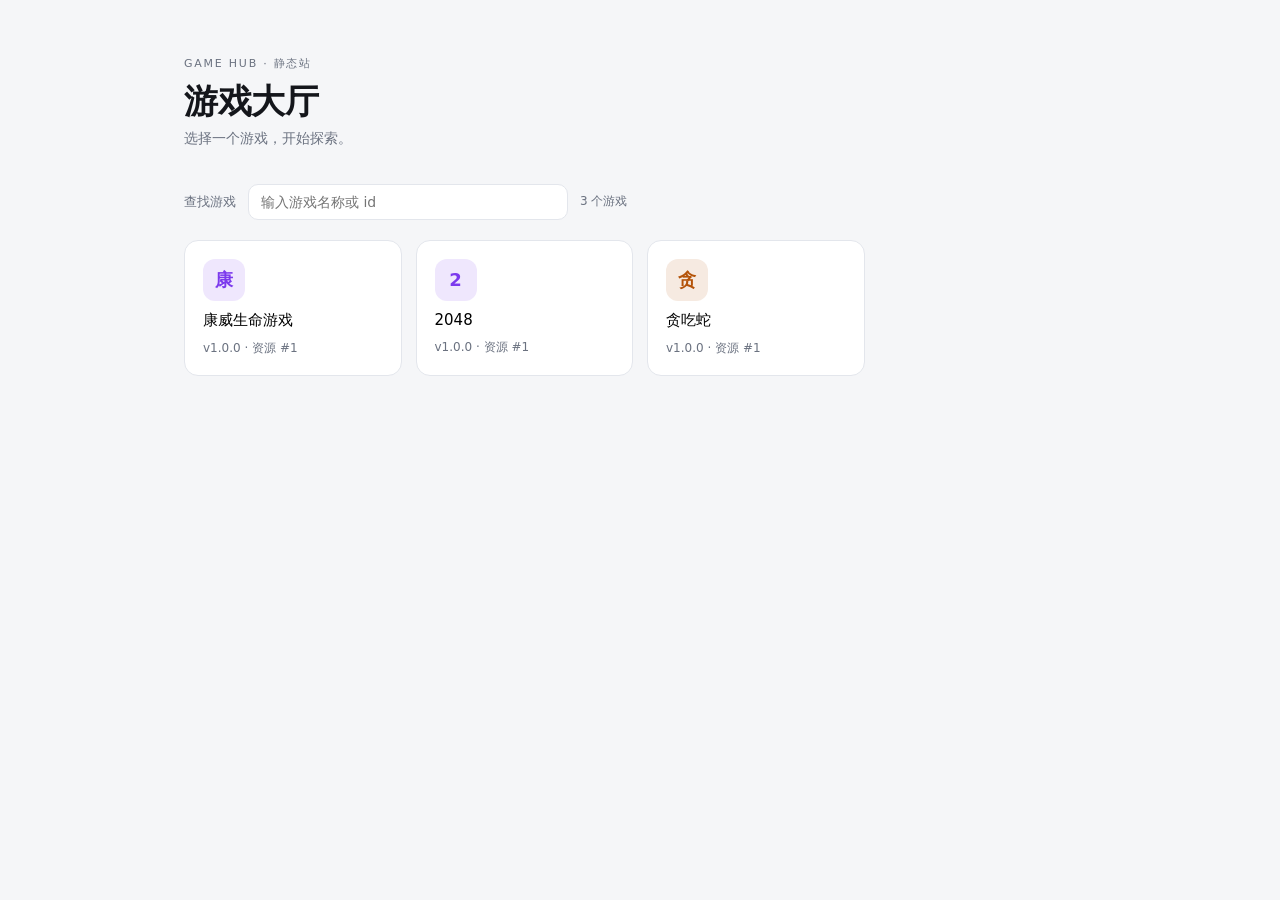
==== index.html @ d83d4657 "静态游戏大厅：大厅清单 + 康威生命游戏 / 2048 / 贪吃蛇" ====
<!doctype html>
<html lang="zh-CN">
<head>
<meta charset="utf-8">
<meta name="viewport" content="width=device-width,initial-scale=1">
<title>游戏大厅</title>
<link rel="icon" href="data:image/svg+xml,%3Csvg xmlns='http://www.w3.org/2000/svg' viewBox='0 0 32 32'%3E%3Crect width='32' height='32' rx='8' fill='%233b5bfd'/%3E%3Ctext x='16' y='22' font-family='sans-serif' font-size='15' font-weight='600' fill='%23fff' text-anchor='middle'%3EG%3C/text%3E%3C/svg%3E">
<meta name="description" content="纯静态的网页游戏大厅：一个 games.json 清单，一个 iframe 装一个游戏。">
<link rel="stylesheet" href="./style.css">
</head>
<body>
<header class="top">
  <span class="eyebrow">GAME HUB · 静态站</span>
  <h1>游戏大厅</h1>
  <p>选择一个游戏，开始探索。</p>
</header>

<main id="lobby">
  <div class="controls">
    <label for="search">查找游戏</label>
    <input id="search" type="search" placeholder="输入游戏名称或 id" autocomplete="off">
    <span id="status" role="status">正在读取游戏…</span>
  </div>
  <section id="games" class="grid" aria-label="游戏列表"></section>
  <p id="empty" class="notice" hidden>没有找到匹配的游戏。</p>
</main>

<section id="player" hidden>
  <div class="playerbar">
    <button id="back" type="button">← 返回大厅</button>
    <strong id="title"></strong>
    <a id="newtab" target="_blank" rel="noopener">在新标签页打开 ↗</a>
  </div>
  <iframe id="frame" title="游戏内容" allow="fullscreen"></iframe>
</section>

<noscript><p class="notice">这个大厅靠 JavaScript 读取游戏清单，请打开脚本后再看。</p></noscript>

<script type="module" src="./client.js"></script>
</body>
</html>
---- style.css ----
:root{
  --bg:#f5f6f8;
  --surface:#ffffff;
  --ink:#14161b;
  --muted:#6b7280;
  --line:#e3e6ec;
  --accent:#3b5bfd;
  --radius:14px;
}

*{box-sizing:border-box}

html,body{height:100%}

body{
  margin:0;
  background:var(--bg);
  color:var(--ink);
  font-family:system-ui,-apple-system,"Segoe UI","PingFang SC","Microsoft YaHei",sans-serif;
  -webkit-font-smoothing:antialiased;
}

.top{
  max-width:960px;
  margin:0 auto;
  padding:56px 24px 8px;
}

.eyebrow{
  display:block;
  font-size:11px;
  letter-spacing:.16em;
  text-transform:uppercase;
  color:var(--muted);
  margin-bottom:10px;
}

.top h1{
  font-size:34px;
  line-height:1.2;
  margin:0 0 8px;
  letter-spacing:-.01em;
}

.top p{
  margin:0;
  color:var(--muted);
  font-size:14px;
}

#lobby{
  max-width:960px;
  margin:0 auto;
  padding:28px 24px 64px;
}

.controls{
  display:flex;
  align-items:center;
  gap:12px;
  flex-wrap:wrap;
  margin-bottom:20px;
}

.controls label{
  font-size:13px;
  color:var(--muted);
}

.controls input{
  flex:1 1 220px;
  max-width:320px;
  font:inherit;
  font-size:14px;
  padding:9px 12px;
  border:1px solid var(--line);
  border-radius:10px;
  background:var(--surface);
  color:var(--ink);
}

.controls input:focus{
  outline:2px solid rgba(59,91,253,.25);
  border-color:var(--accent);
}

#status{
  font-size:12px;
  color:var(--muted);
  font-variant-numeric:tabular-nums;
}

.grid{
  display:grid;
  grid-template-columns:repeat(auto-fill,minmax(200px,1fr));
  gap:14px;
}

.card{
  display:flex;
  flex-direction:column;
  align-items:flex-start;
  gap:10px;
  padding:18px;
  font:inherit;
  text-align:left;
  background:var(--surface);
  border:1px solid var(--line);
  border-radius:var(--radius);
  cursor:pointer;
  transition:transform .15s ease,border-color .15s ease,box-shadow .15s ease;
}

.card:hover{
  transform:translateY(-2px);
  border-color:#c9cfdb;
  box-shadow:0 6px 18px rgba(20,22,27,.06);
}

.card:focus-visible{
  outline:2px solid var(--accent);
  outline-offset:2px;
}

.avatar{
  display:flex;
  align-items:center;
  justify-content:center;
  width:42px;
  height:42px;
  border-radius:12px;
  font-size:18px;
  font-weight:600;
}

.card strong{
  font-size:15px;
  font-weight:500;
}

.card .meta{
  font-size:12px;
  color:var(--muted);
  font-variant-numeric:tabular-nums;
}

.notice{
  font-size:13px;
  color:var(--muted);
  line-height:1.7;
}

#player{
  position:fixed;
  inset:0;
  display:flex;
  flex-direction:column;
  background:var(--bg);
}

#player[hidden]{display:none}

.playerbar{
  display:flex;
  align-items:center;
  gap:14px;
  padding:0 16px;
  height:52px;
  flex:0 0 auto;
  background:var(--surface);
  border-bottom:1px solid var(--line);
}

.playerbar button{
  font:inherit;
  font-size:13px;
  padding:7px 12px;
  border:1px solid var(--line);
  border-radius:9px;
  background:var(--surface);
  color:var(--ink);
  cursor:pointer;
}

.playerbar button:hover{border-color:#c9cfdb}

.playerbar strong{
  font-size:14px;
  font-weight:500;
  flex:1;
  overflow:hidden;
  text-overflow:ellipsis;
  white-space:nowrap;
}

.playerbar a{
  font-size:13px;
  color:var(--muted);
  text-decoration:none;
}

.playerbar a:hover{color:var(--accent)}

#frame{
  flex:1 1 auto;
  width:100%;
  border:0;
  background:#fff;
}

@media (max-width:560px){
  .top{padding:36px 18px 4px}
  .top h1{font-size:26px}
  #lobby{padding:20px 18px 48px}
  .grid{grid-template-columns:repeat(auto-fill,minmax(150px,1fr));gap:10px}
  .card{padding:14px}
}
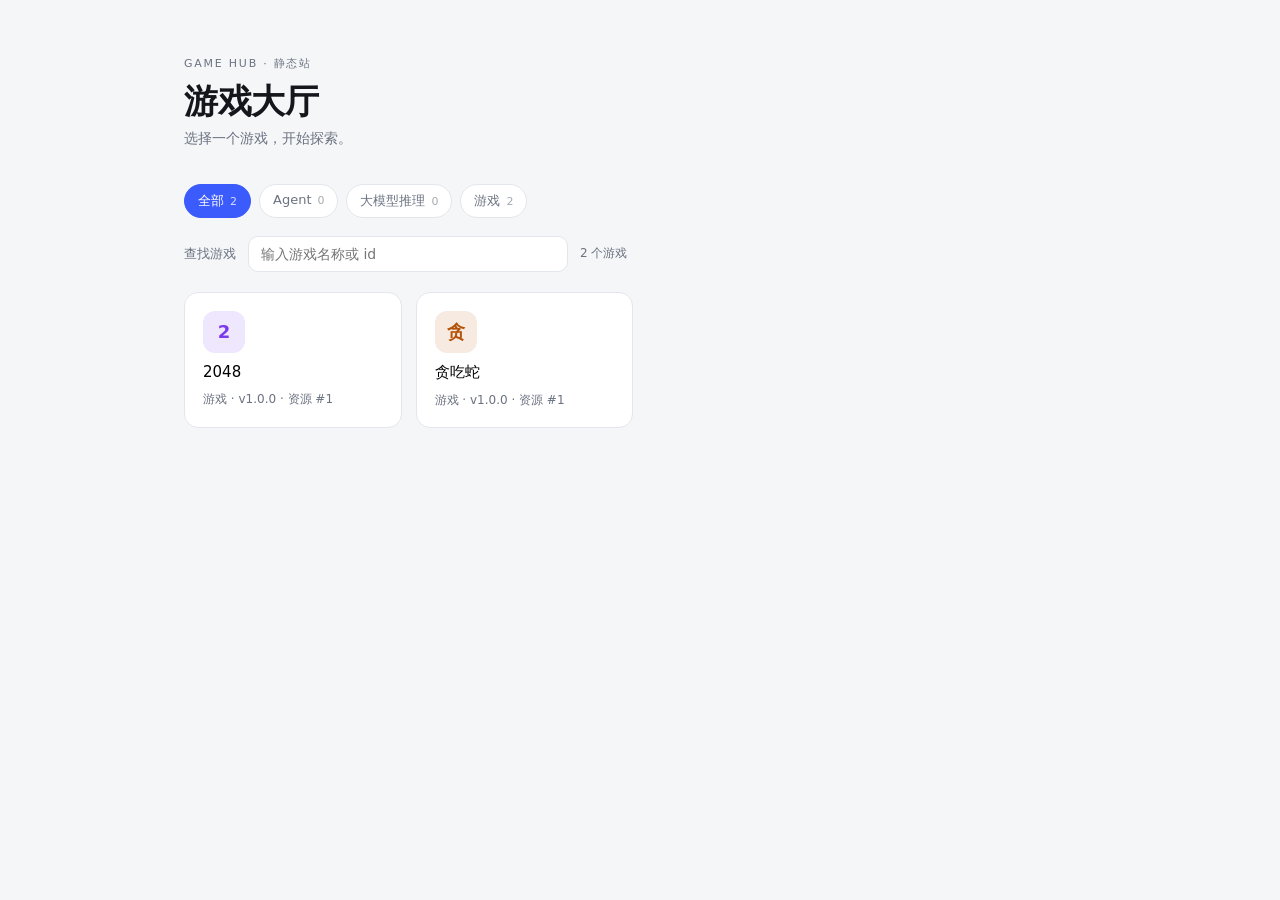
==== commit e9b84916: "大厅新增分类筛选：全部 / Agent / 大模型推理 / 游戏" ====
--- a/index.html
+++ b/index.html
@@ -16,6 +16,7 @@
 </header>
 
 <main id="lobby">
+  <nav class="tabs" id="tabs" role="tablist" aria-label="游戏分类"></nav>
   <div class="controls">
     <label for="search">查找游戏</label>
     <input id="search" type="search" placeholder="输入游戏名称或 id" autocomplete="off">
--- a/style.css
+++ b/style.css
@@ -54,6 +54,54 @@
   padding:28px 24px 64px;
 }
 
+.tabs{
+  display:flex;
+  gap:8px;
+  flex-wrap:wrap;
+  margin-bottom:18px;
+}
+
+.tab{
+  display:inline-flex;
+  align-items:baseline;
+  gap:6px;
+  font:inherit;
+  font-size:13px;
+  padding:7px 13px;
+  border-radius:999px;
+  border:1px solid var(--line);
+  background:var(--surface);
+  color:var(--muted);
+  cursor:pointer;
+  transition:color .14s ease,border-color .14s ease,background .14s ease;
+}
+
+.tab:hover{
+  border-color:#c9cfdb;
+  color:var(--ink);
+}
+
+.tab .n{
+  font-size:11px;
+  font-variant-numeric:tabular-nums;
+  opacity:.6;
+}
+
+.tab.is-active{
+  background:var(--accent);
+  border-color:var(--accent);
+  color:#fff;
+}
+
+.tab.is-active .n{
+  opacity:.8;
+}
+
+.tab:focus-visible{
+  outline:2px solid var(--accent);
+  outline-offset:2px;
+}
+
 .controls{
   display:flex;
   align-items:center;
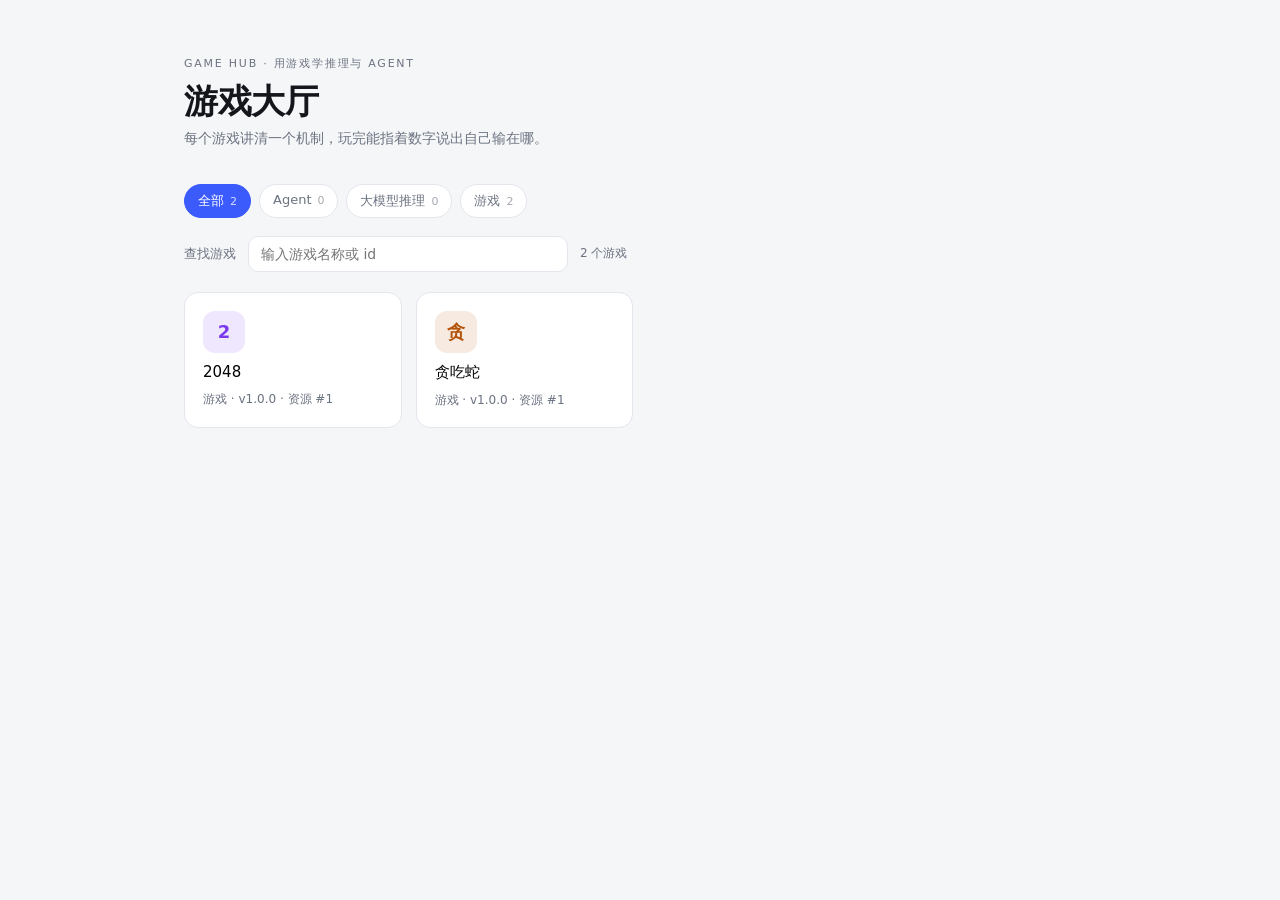
==== commit b152b6a0: "新增共享游戏壳与架构文档 - shared/game-shell.{css,js}：统一顶栏、帮助弹层、存档命名空间、覆盖层消息 - doc/ARCHITECTURE.md：四层结构、依赖方向、数据契" ====
--- a/index.html
+++ b/index.html
@@ -10,9 +10,9 @@
 </head>
 <body>
 <header class="top">
-  <span class="eyebrow">GAME HUB · 静态站</span>
+  <span class="eyebrow">GAME HUB · 用游戏学推理与 Agent</span>
   <h1>游戏大厅</h1>
-  <p>选择一个游戏，开始探索。</p>
+  <p>每个游戏讲清一个机制，玩完能指着数字说出自己输在哪。</p>
 </header>
 
 <main id="lobby">
@@ -30,6 +30,7 @@
   <div class="playerbar">
     <button id="back" type="button">← 返回大厅</button>
     <strong id="title"></strong>
+    <a id="doclink" target="_blank" rel="noopener" hidden>设计文档 ↗</a>
     <a id="newtab" target="_blank" rel="noopener">在新标签页打开 ↗</a>
   </div>
   <iframe id="frame" title="游戏内容" allow="fullscreen"></iframe>
--- a/style.css
+++ b/style.css
@@ -245,7 +245,10 @@
   font-size:13px;
   color:var(--muted);
   text-decoration:none;
-}
+  white-space:nowrap;
+}
+
+.playerbar a[hidden]{display:none}
 
 .playerbar a:hover{color:var(--accent)}
 
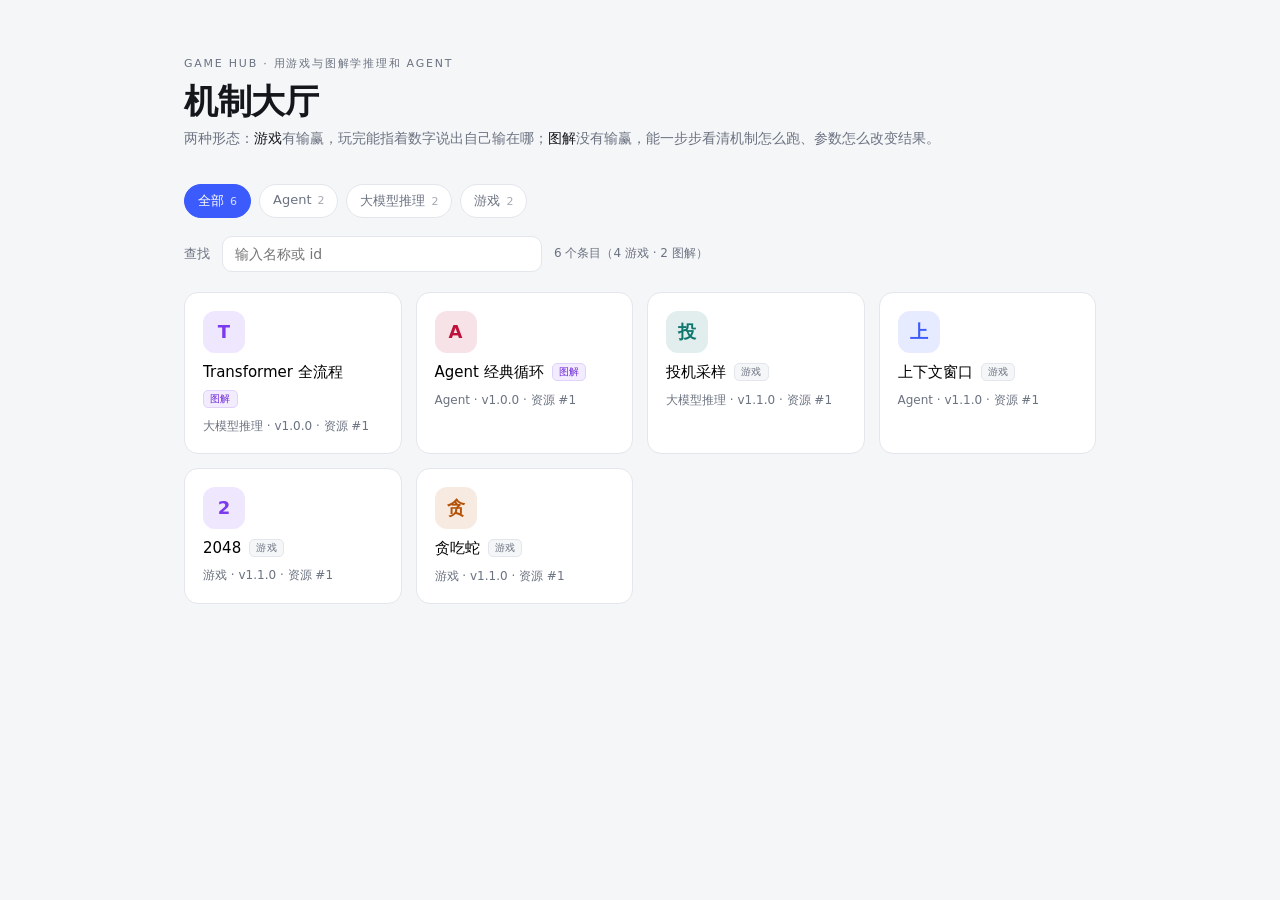
==== commit a3f2971e: "新增图解层：Transformer 全流程与 Agent 经典循环两张可调参流程图 不是所有条目都能设计出输赢。能用「输赢」判定的留在游戏层（要复盘）， 判定不了的走新的图解层：可上一步/下一步、参数" ====
--- a/index.html
+++ b/index.html
@@ -3,27 +3,27 @@
 <head>
 <meta charset="utf-8">
 <meta name="viewport" content="width=device-width,initial-scale=1">
-<title>游戏大厅</title>
+<title>机制图解与推理游戏</title>
 <link rel="icon" href="data:image/svg+xml,%3Csvg xmlns='http://www.w3.org/2000/svg' viewBox='0 0 32 32'%3E%3Crect width='32' height='32' rx='8' fill='%233b5bfd'/%3E%3Ctext x='16' y='22' font-family='sans-serif' font-size='15' font-weight='600' fill='%23fff' text-anchor='middle'%3EG%3C/text%3E%3C/svg%3E">
-<meta name="description" content="纯静态的网页游戏大厅：一个 games.json 清单，一个 iframe 装一个游戏。">
+<meta name="description" content="纯静态的机制大厅：游戏让你输一次，图解让你看清每一步。">
 <link rel="stylesheet" href="./style.css">
 </head>
 <body>
 <header class="top">
-  <span class="eyebrow">GAME HUB · 用游戏学推理与 Agent</span>
-  <h1>游戏大厅</h1>
-  <p>每个游戏讲清一个机制，玩完能指着数字说出自己输在哪。</p>
+  <span class="eyebrow">GAME HUB · 用游戏与图解学推理和 Agent</span>
+  <h1>机制大厅</h1>
+  <p>两种形态：<strong>游戏</strong>有输赢，玩完能指着数字说出自己输在哪；<strong>图解</strong>没有输赢，能一步步看清机制怎么跑、参数怎么改变结果。</p>
 </header>
 
 <main id="lobby">
-  <nav class="tabs" id="tabs" role="tablist" aria-label="游戏分类"></nav>
+  <nav class="tabs" id="tabs" role="tablist" aria-label="内容分类"></nav>
   <div class="controls">
-    <label for="search">查找游戏</label>
-    <input id="search" type="search" placeholder="输入游戏名称或 id" autocomplete="off">
-    <span id="status" role="status">正在读取游戏…</span>
+    <label for="search">查找</label>
+    <input id="search" type="search" placeholder="输入名称或 id" autocomplete="off">
+    <span id="status" role="status">正在读取清单…</span>
   </div>
-  <section id="games" class="grid" aria-label="游戏列表"></section>
-  <p id="empty" class="notice" hidden>没有找到匹配的游戏。</p>
+  <section id="games" class="grid" aria-label="内容列表"></section>
+  <p id="empty" class="notice" hidden>没有找到匹配的条目。</p>
 </main>
 
 <section id="player" hidden>
@@ -33,10 +33,10 @@
     <a id="doclink" target="_blank" rel="noopener" hidden>设计文档 ↗</a>
     <a id="newtab" target="_blank" rel="noopener">在新标签页打开 ↗</a>
   </div>
-  <iframe id="frame" title="游戏内容" allow="fullscreen"></iframe>
+  <iframe id="frame" title="内容" allow="fullscreen"></iframe>
 </section>
 
-<noscript><p class="notice">这个大厅靠 JavaScript 读取游戏清单，请打开脚本后再看。</p></noscript>
+<noscript><p class="notice">这个大厅靠 JavaScript 读取清单，请打开脚本后再看。</p></noscript>
 
 <script type="module" src="./client.js"></script>
 </body>
--- a/style.css
+++ b/style.css
@@ -48,6 +48,13 @@
   font-size:14px;
 }
 
+/* 正文里强调「游戏 / 图解」两个词时只提权重，不改色——
+   颜色留给徽标，避免同一页面出现两套类型编码。 */
+.top p strong{
+  font-weight:500;
+  color:var(--ink);
+}
+
 #lobby{
   max-width:960px;
   margin:0 auto;
@@ -192,6 +199,32 @@
   font-variant-numeric:tabular-nums;
 }
 
+/* 标题行：名字 + 类型徽标。徽标是必要的——两种产物在卡片上长得一样，
+   不标出来读者点进去才发现「这不是游戏」，产生的是预期错位。 */
+.title-line{
+  display:flex;
+  align-items:center;
+  gap:8px;
+  flex-wrap:wrap;
+}
+
+.kind{
+  font-size:10px;
+  line-height:1;
+  letter-spacing:.04em;
+  padding:3px 6px;
+  border-radius:5px;
+  border:1px solid var(--line);
+  color:var(--muted);
+  background:var(--bg);
+}
+
+.kind.is-walk{
+  background:#f2ecfe;
+  border-color:#dfd3fb;
+  color:#6d28d9;
+}
+
 .notice{
   font-size:13px;
   color:var(--muted);
